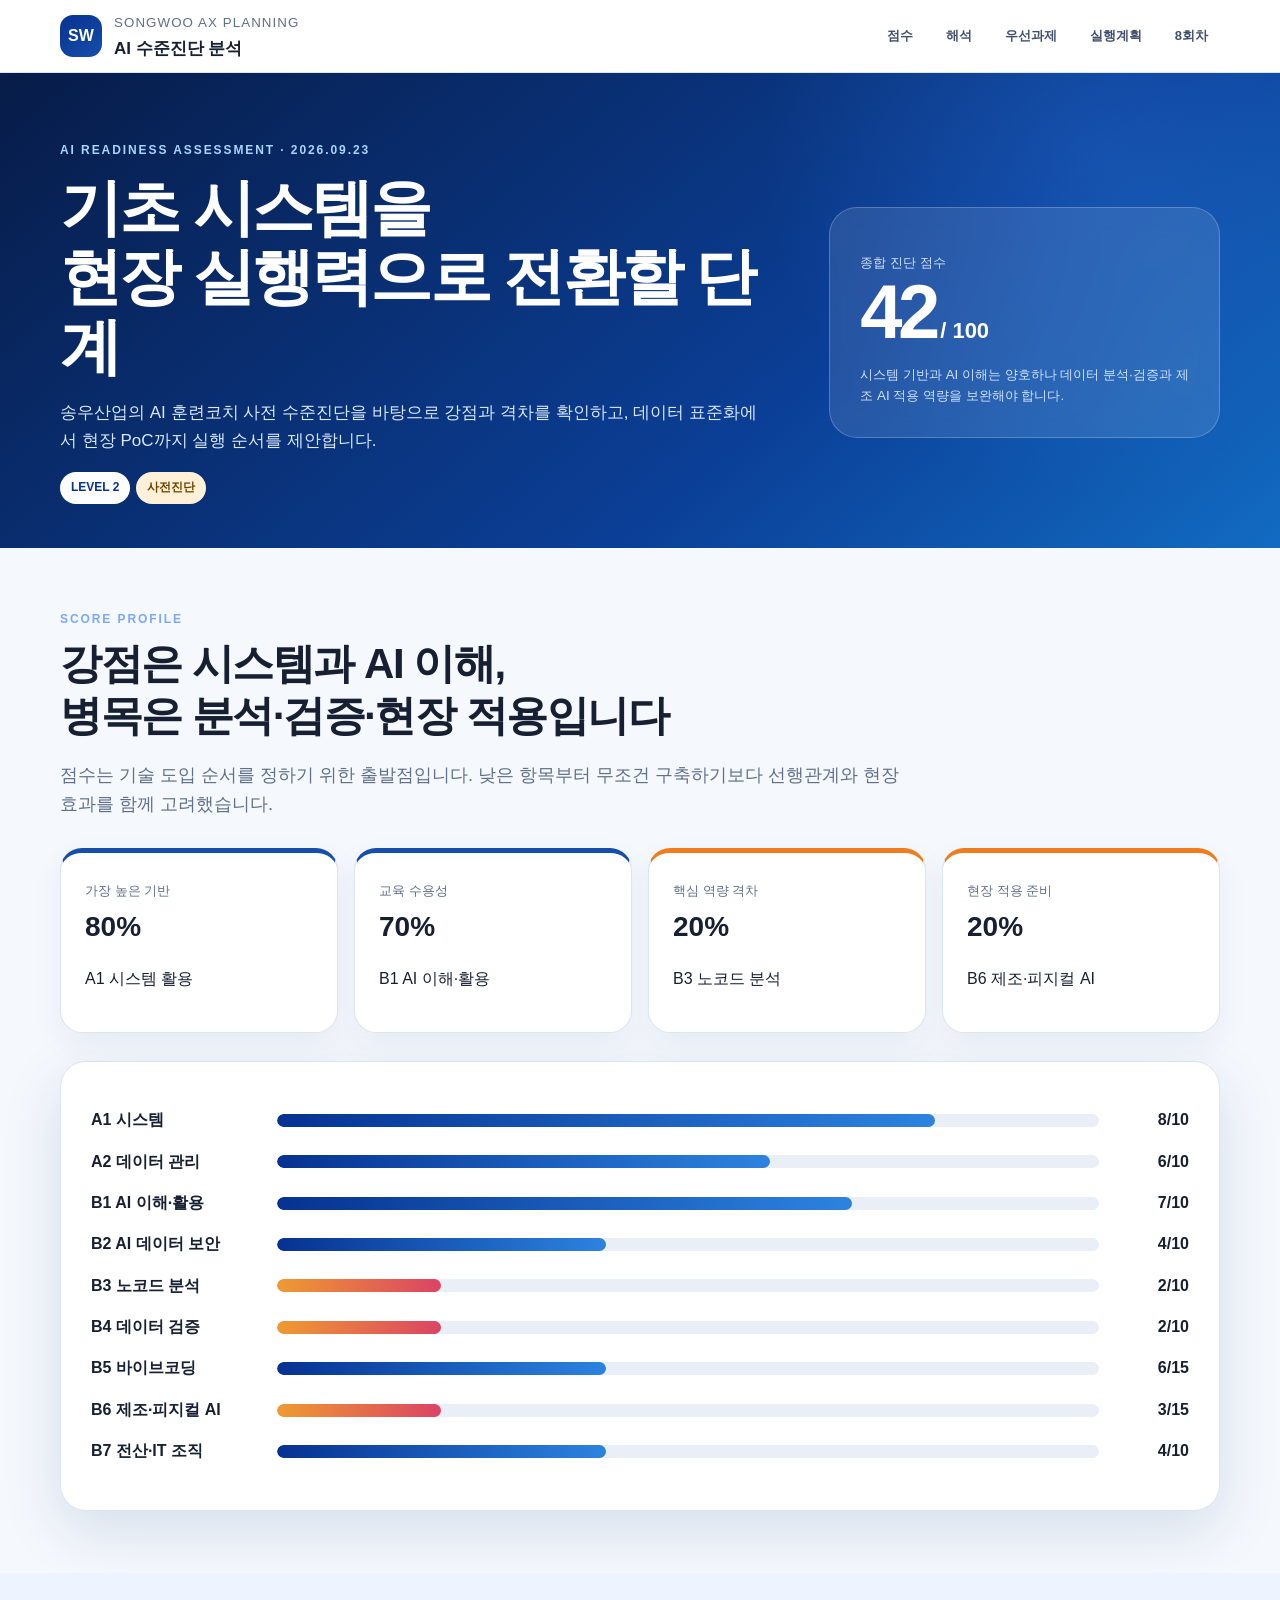
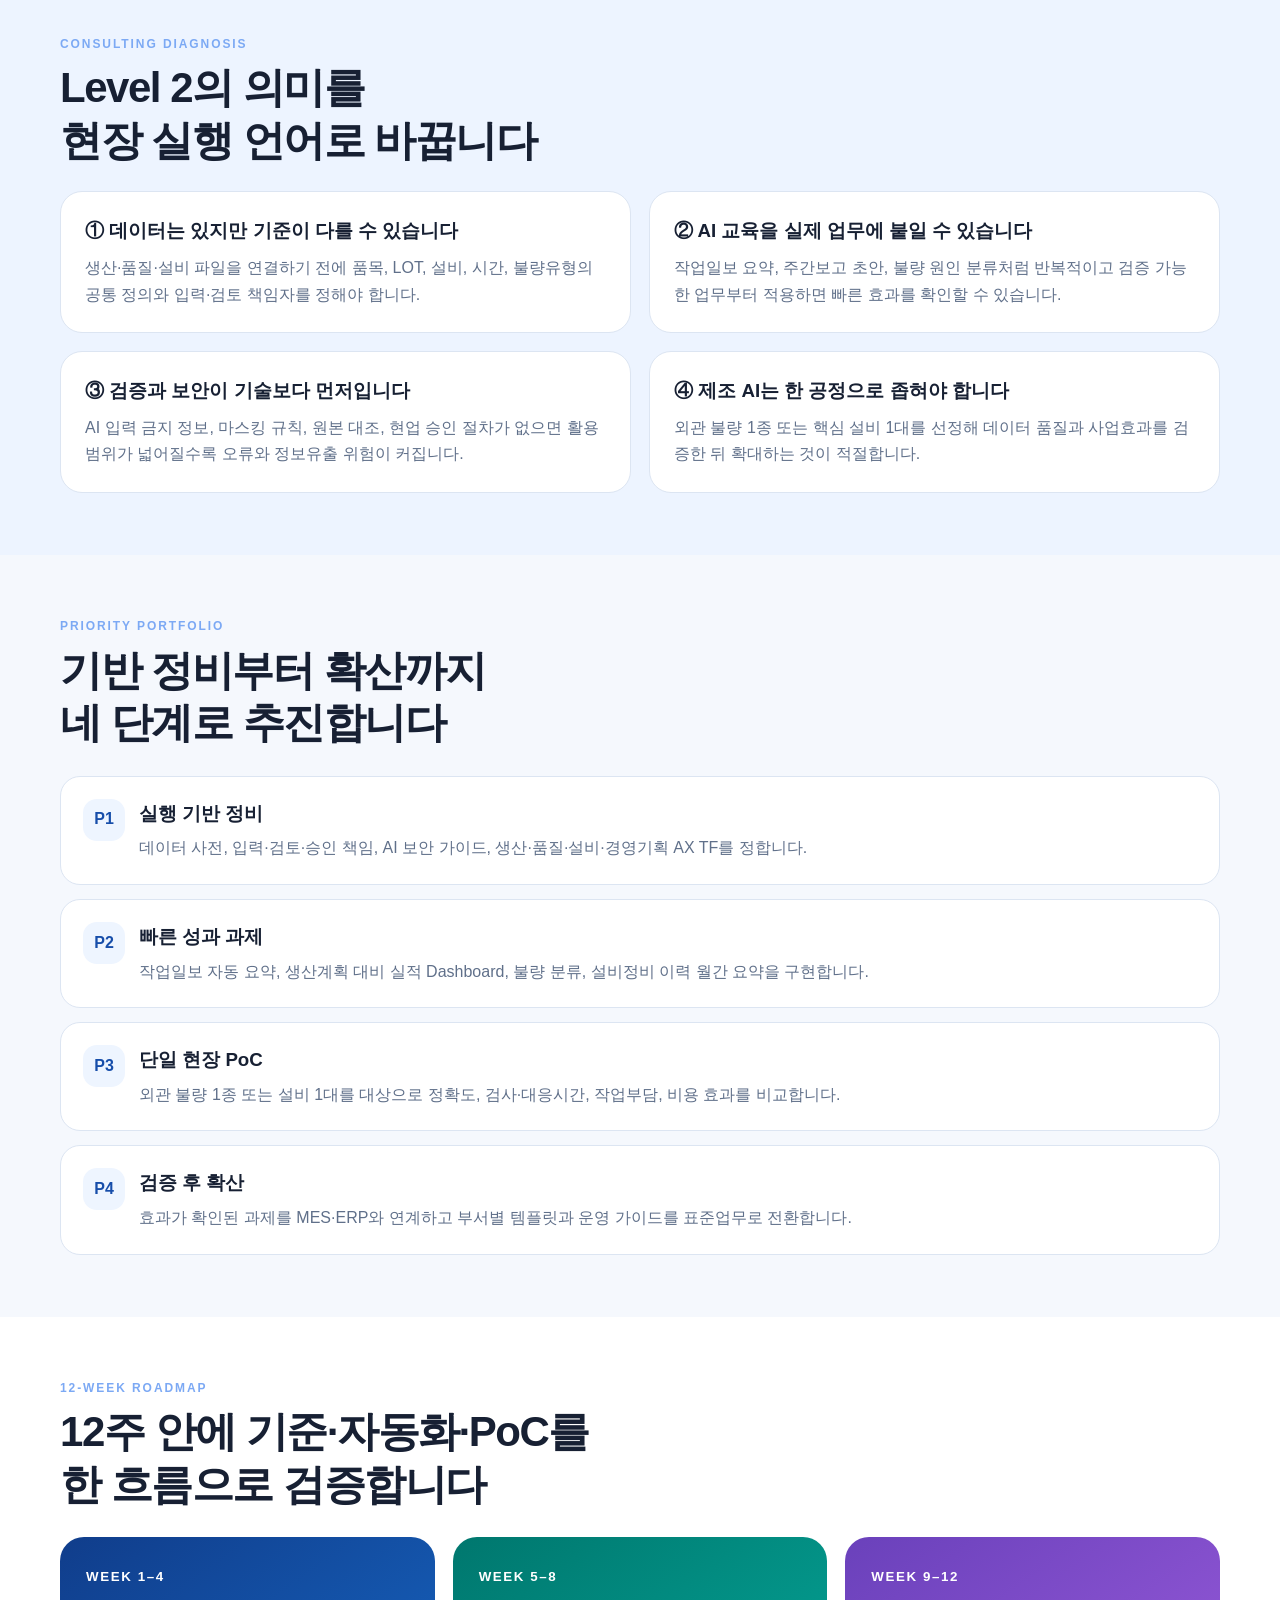
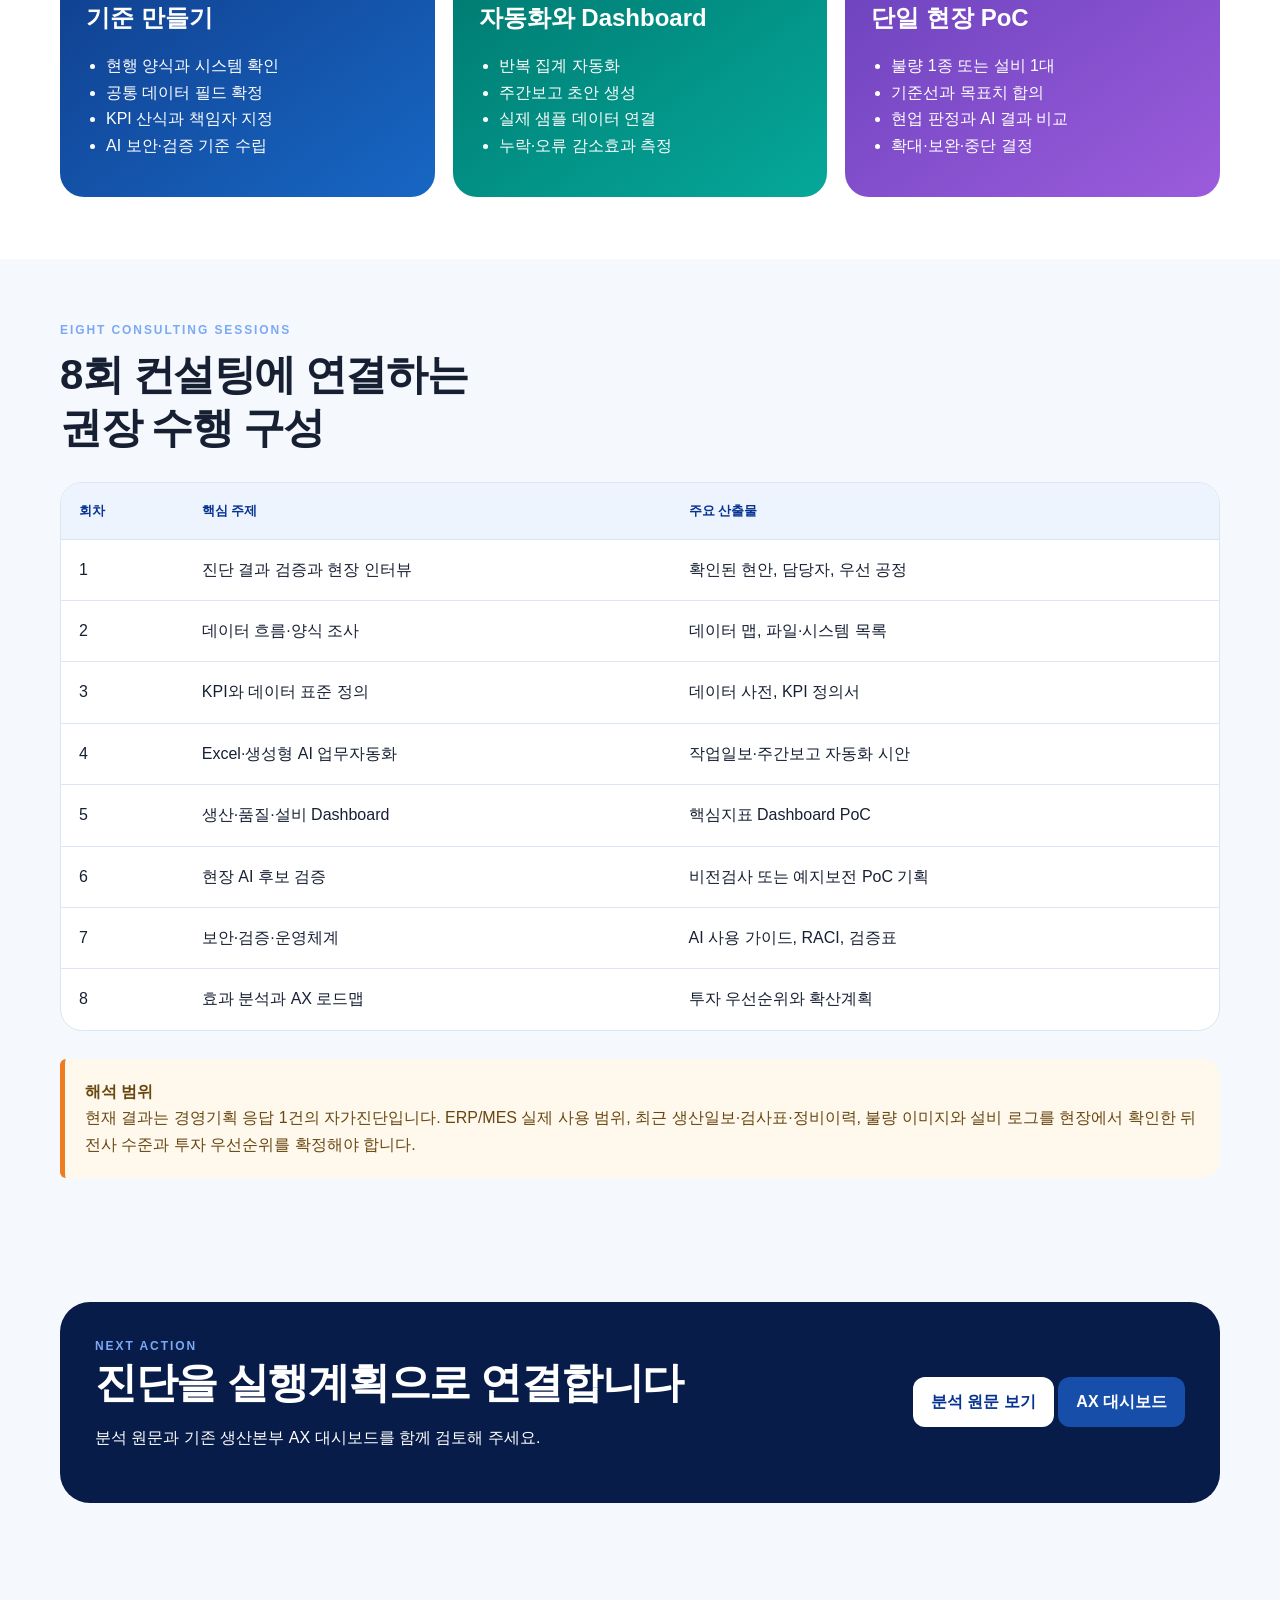
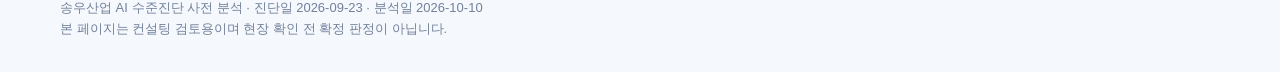
==== docs/ai-level-analysis/index.html @ 20f20cec "Add Songwoo AI readiness analysis" ====
<!doctype html>
<html lang="ko">
<head>
  <meta charset="utf-8">
  <meta name="viewport" content="width=device-width,initial-scale=1">
  <meta name="description" content="송우산업 AI 훈련코치 사전 수준진단 결과와 실행 로드맵">
  <title>송우산업 | AI 수준진단 분석</title>
  <style>
    :root{--blue:#174eaa;--deep:#063291;--red:#db0025;--sky:#eef5ff;--ink:#172033;--muted:#60708a;--line:#dce5f2;--teal:#00897b;--orange:#ee7d20;--purple:#7457d5;--shadow:0 20px 60px rgba(18,53,111,.13)}
    *{box-sizing:border-box}html{scroll-behavior:smooth}body{margin:0;font-family:Pretendard,"Noto Sans KR","Malgun Gothic",sans-serif;color:var(--ink);background:#f5f8fd;line-height:1.65}a{color:inherit}.wrap{width:min(1160px,calc(100% - 36px));margin:auto}.top{background:#fff;border-bottom:1px solid var(--line);position:sticky;top:0;z-index:5}.nav{min-height:72px;display:flex;align-items:center;justify-content:space-between;gap:24px}.brand{display:flex;align-items:center;gap:12px;text-decoration:none}.mark{width:42px;height:42px;border-radius:13px;background:linear-gradient(145deg,var(--deep),var(--blue));color:#fff;font-weight:900;display:grid;place-items:center}.brand strong{display:block;font-size:17px}.brand small{color:var(--muted);letter-spacing:.08em}.navlinks{display:flex;gap:9px;flex-wrap:wrap}.navlinks a{padding:8px 12px;border-radius:999px;text-decoration:none;font-size:13px;font-weight:800;color:#40506c}.navlinks a:hover{background:var(--sky);color:var(--blue)}
    .hero{padding:68px 0 44px;background:radial-gradient(circle at 86% 18%,rgba(58,145,255,.22),transparent 29%),linear-gradient(140deg,#071c48,#0b3f97 64%,#126bc2);color:#fff}.hero-grid{display:grid;grid-template-columns:1.4fr .75fr;gap:40px;align-items:center}.eyebrow{font-size:12px;font-weight:900;letter-spacing:.16em;text-transform:uppercase;color:#7ca9f4}.hero .eyebrow{color:#a9d5ff}.hero h1{font-size:clamp(34px,5vw,62px);line-height:1.12;margin:12px 0 18px;letter-spacing:-.045em}.hero p{color:#d9e8ff;font-size:17px;max-width:700px}.score{background:rgba(255,255,255,.11);border:1px solid rgba(255,255,255,.22);border-radius:28px;padding:30px;backdrop-filter:blur(12px)}.score b{font-size:76px;line-height:1;letter-spacing:-.06em}.score span{font-size:22px;font-weight:900}.score small{display:block;margin-top:14px;color:#cfe3ff}.pill{display:inline-flex;padding:6px 11px;border-radius:999px;background:#fff;color:var(--deep);font-size:12px;font-weight:900;margin-right:6px}.warning{background:#fff1d7;color:#704200}.section{padding:62px 0}.section h2{font-size:clamp(27px,4vw,42px);line-height:1.25;margin:8px 0 12px;letter-spacing:-.035em}.lead{font-size:18px;color:var(--muted);max-width:850px}.cards{display:grid;grid-template-columns:repeat(4,1fr);gap:16px;margin-top:28px}.card{background:#fff;border:1px solid var(--line);border-radius:22px;padding:24px;box-shadow:0 12px 32px rgba(25,57,108,.06)}.card strong{font-size:28px;display:block}.card small{color:var(--muted)}.strong{border-top:5px solid var(--blue)}.gap{border-top:5px solid var(--orange)}.panel{background:#fff;border:1px solid var(--line);border-radius:26px;padding:30px;box-shadow:var(--shadow);margin-top:28px}.barrow{display:grid;grid-template-columns:170px 1fr 74px;gap:16px;align-items:center;margin:15px 0}.barrow label{font-weight:800}.track{height:13px;border-radius:999px;background:#e9eef7;overflow:hidden}.fill{height:100%;width:var(--v);background:linear-gradient(90deg,var(--deep),#2c83df);border-radius:999px}.low .fill{background:linear-gradient(90deg,#ef9a32,#db4364)}.barrow b{text-align:right}.insight{display:grid;grid-template-columns:1fr 1fr;gap:18px;margin-top:24px}.insight article{border-radius:22px;padding:24px;background:#fff;border:1px solid var(--line)}.insight h3{margin:0 0 8px}.insight p{color:var(--muted);margin:0}.priority{counter-reset:p;display:grid;gap:14px;margin-top:26px}.priority article{counter-increment:p;background:#fff;border:1px solid var(--line);border-radius:20px;padding:22px 22px 22px 78px;position:relative}.priority article:before{content:"P" counter(p);position:absolute;left:22px;top:22px;width:42px;height:42px;border-radius:14px;background:var(--sky);color:var(--blue);font-weight:900;display:grid;place-items:center}.priority h3{margin:0}.priority p{margin:6px 0 0;color:var(--muted)}.road{display:grid;grid-template-columns:repeat(3,1fr);gap:18px;margin-top:26px}.phase{border-radius:24px;padding:26px;color:#fff;min-height:260px}.phase:nth-child(1){background:linear-gradient(145deg,#103d8b,#1767c4)}.phase:nth-child(2){background:linear-gradient(145deg,#00776e,#05a89a)}.phase:nth-child(3){background:linear-gradient(145deg,#6a41bb,#9b5cdc)}.phase small{font-weight:900;letter-spacing:.12em}.phase h3{font-size:24px;margin:8px 0}.phase ul{padding-left:20px;margin-bottom:0}.tablebox{overflow:auto;margin-top:28px;border-radius:22px;border:1px solid var(--line);background:#fff}table{width:100%;border-collapse:collapse;min-width:760px}th,td{text-align:left;padding:17px 18px;border-bottom:1px solid var(--line);vertical-align:top}th{background:#eef4fd;color:var(--deep);font-size:13px}tr:last-child td{border:0}.note{margin-top:28px;border-left:5px solid var(--orange);background:#fff8ec;border-radius:6px 18px 18px 6px;padding:20px;color:#684711}.cta{background:#071c48;color:#fff;border-radius:30px;padding:35px;display:flex;justify-content:space-between;gap:25px;align-items:center}.cta h2{margin:0}.button{display:inline-flex;padding:12px 18px;border-radius:12px;background:#fff;color:var(--deep);font-weight:900;text-decoration:none;white-space:nowrap}.button.blue{background:var(--blue);color:#fff}.foot{padding:32px 0;color:#72819a;font-size:13px}.onlyprint{display:none}
    @media(max-width:850px){.hero-grid,.insight{grid-template-columns:1fr}.cards{grid-template-columns:1fr 1fr}.road{grid-template-columns:1fr}.navlinks{display:none}.score{max-width:420px}.barrow{grid-template-columns:120px 1fr 52px}.cta{align-items:flex-start;flex-direction:column}}
    @media(max-width:520px){.cards{grid-template-columns:1fr}.hero{padding-top:42px}.score b{font-size:62px}.panel{padding:20px}.barrow{grid-template-columns:1fr 52px}.barrow .track{grid-column:1/3;grid-row:2}.priority article{padding-left:70px}}
    @media print{.top,.cta{display:none}.hero{background:#fff;color:#172033;padding:20px 0}.hero p,.hero .eyebrow{color:#60708a}.score{border:1px solid #ccd5e3}.section{padding:25px 0}.card,.panel,.insight article{box-shadow:none}.phase{color:#172033;border:1px solid #ccd5e3;background:#fff!important}.onlyprint{display:block}}
  </style>
</head>
<body>
  <header class="top"><div class="wrap nav"><a class="brand" href="../../site/"><span class="mark">SW</span><span><small>SONGWOO AX PLANNING</small><strong>AI 수준진단 분석</strong></span></a><nav class="navlinks"><a href="#profile">점수</a><a href="#diagnosis">해석</a><a href="#priority">우선과제</a><a href="#roadmap">실행계획</a><a href="#sessions">8회차</a></nav></div></header>
  <main>
    <section class="hero"><div class="wrap hero-grid"><div><div class="eyebrow">AI readiness assessment · 2026.09.23</div><h1>기초 시스템을<br>현장 실행력으로 전환할 단계</h1><p>송우산업의 AI 훈련코치 사전 수준진단을 바탕으로 강점과 격차를 확인하고, 데이터 표준화에서 현장 PoC까지 실행 순서를 제안합니다.</p><span class="pill">LEVEL 2</span><span class="pill warning">사전진단</span></div><div class="score"><small>종합 진단 점수</small><b>42</b> <span>/ 100</span><small>시스템 기반과 AI 이해는 양호하나 데이터 분석·검증과 제조 AI 적용 역량을 보완해야 합니다.</small></div></div></section>

    <section class="section" id="profile"><div class="wrap"><div class="eyebrow">Score profile</div><h2>강점은 시스템과 AI 이해,<br>병목은 분석·검증·현장 적용입니다</h2><p class="lead">점수는 기술 도입 순서를 정하기 위한 출발점입니다. 낮은 항목부터 무조건 구축하기보다 선행관계와 현장 효과를 함께 고려했습니다.</p><div class="cards"><article class="card strong"><small>가장 높은 기반</small><strong>80%</strong><p>A1 시스템 활용</p></article><article class="card strong"><small>교육 수용성</small><strong>70%</strong><p>B1 AI 이해·활용</p></article><article class="card gap"><small>핵심 역량 격차</small><strong>20%</strong><p>B3 노코드 분석</p></article><article class="card gap"><small>현장 적용 준비</small><strong>20%</strong><p>B6 제조·피지컬 AI</p></article></div><div class="panel" aria-label="항목별 점수 막대그래프"><div class="barrow"><label>A1 시스템</label><div class="track"><div class="fill" style="--v:80%"></div></div><b>8/10</b></div><div class="barrow"><label>A2 데이터 관리</label><div class="track"><div class="fill" style="--v:60%"></div></div><b>6/10</b></div><div class="barrow"><label>B1 AI 이해·활용</label><div class="track"><div class="fill" style="--v:70%"></div></div><b>7/10</b></div><div class="barrow"><label>B2 AI 데이터 보안</label><div class="track"><div class="fill" style="--v:40%"></div></div><b>4/10</b></div><div class="barrow low"><label>B3 노코드 분석</label><div class="track"><div class="fill" style="--v:20%"></div></div><b>2/10</b></div><div class="barrow low"><label>B4 데이터 검증</label><div class="track"><div class="fill" style="--v:20%"></div></div><b>2/10</b></div><div class="barrow"><label>B5 바이브코딩</label><div class="track"><div class="fill" style="--v:40%"></div></div><b>6/15</b></div><div class="barrow low"><label>B6 제조·피지컬 AI</label><div class="track"><div class="fill" style="--v:20%"></div></div><b>3/15</b></div><div class="barrow"><label>B7 전산·IT 조직</label><div class="track"><div class="fill" style="--v:40%"></div></div><b>4/10</b></div></div></div></section>

    <section class="section" id="diagnosis" style="background:#edf4ff"><div class="wrap"><div class="eyebrow">Consulting diagnosis</div><h2>Level 2의 의미를<br>현장 실행 언어로 바꿉니다</h2><div class="insight"><article><h3>① 데이터는 있지만 기준이 다를 수 있습니다</h3><p>생산·품질·설비 파일을 연결하기 전에 품목, LOT, 설비, 시간, 불량유형의 공통 정의와 입력·검토 책임자를 정해야 합니다.</p></article><article><h3>② AI 교육을 실제 업무에 붙일 수 있습니다</h3><p>작업일보 요약, 주간보고 초안, 불량 원인 분류처럼 반복적이고 검증 가능한 업무부터 적용하면 빠른 효과를 확인할 수 있습니다.</p></article><article><h3>③ 검증과 보안이 기술보다 먼저입니다</h3><p>AI 입력 금지 정보, 마스킹 규칙, 원본 대조, 현업 승인 절차가 없으면 활용 범위가 넓어질수록 오류와 정보유출 위험이 커집니다.</p></article><article><h3>④ 제조 AI는 한 공정으로 좁혀야 합니다</h3><p>외관 불량 1종 또는 핵심 설비 1대를 선정해 데이터 품질과 사업효과를 검증한 뒤 확대하는 것이 적절합니다.</p></article></div></div></section>

    <section class="section" id="priority"><div class="wrap"><div class="eyebrow">Priority portfolio</div><h2>기반 정비부터 확산까지<br>네 단계로 추진합니다</h2><div class="priority"><article><h3>실행 기반 정비</h3><p>데이터 사전, 입력·검토·승인 책임, AI 보안 가이드, 생산·품질·설비·경영기획 AX TF를 정합니다.</p></article><article><h3>빠른 성과 과제</h3><p>작업일보 자동 요약, 생산계획 대비 실적 Dashboard, 불량 분류, 설비정비 이력 월간 요약을 구현합니다.</p></article><article><h3>단일 현장 PoC</h3><p>외관 불량 1종 또는 설비 1대를 대상으로 정확도, 검사·대응시간, 작업부담, 비용 효과를 비교합니다.</p></article><article><h3>검증 후 확산</h3><p>효과가 확인된 과제를 MES·ERP와 연계하고 부서별 템플릿과 운영 가이드를 표준업무로 전환합니다.</p></article></div></div></section>

    <section class="section" id="roadmap" style="background:#fff"><div class="wrap"><div class="eyebrow">12-week roadmap</div><h2>12주 안에 기준·자동화·PoC를<br>한 흐름으로 검증합니다</h2><div class="road"><article class="phase"><small>WEEK 1–4</small><h3>기준 만들기</h3><ul><li>현행 양식과 시스템 확인</li><li>공통 데이터 필드 확정</li><li>KPI 산식과 책임자 지정</li><li>AI 보안·검증 기준 수립</li></ul></article><article class="phase"><small>WEEK 5–8</small><h3>자동화와 Dashboard</h3><ul><li>반복 집계 자동화</li><li>주간보고 초안 생성</li><li>실제 샘플 데이터 연결</li><li>누락·오류 감소효과 측정</li></ul></article><article class="phase"><small>WEEK 9–12</small><h3>단일 현장 PoC</h3><ul><li>불량 1종 또는 설비 1대</li><li>기준선과 목표치 합의</li><li>현업 판정과 AI 결과 비교</li><li>확대·보완·중단 결정</li></ul></article></div></div></section>

    <section class="section" id="sessions"><div class="wrap"><div class="eyebrow">Eight consulting sessions</div><h2>8회 컨설팅에 연결하는<br>권장 수행 구성</h2><div class="tablebox"><table><thead><tr><th>회차</th><th>핵심 주제</th><th>주요 산출물</th></tr></thead><tbody><tr><td>1</td><td>진단 결과 검증과 현장 인터뷰</td><td>확인된 현안, 담당자, 우선 공정</td></tr><tr><td>2</td><td>데이터 흐름·양식 조사</td><td>데이터 맵, 파일·시스템 목록</td></tr><tr><td>3</td><td>KPI와 데이터 표준 정의</td><td>데이터 사전, KPI 정의서</td></tr><tr><td>4</td><td>Excel·생성형 AI 업무자동화</td><td>작업일보·주간보고 자동화 시안</td></tr><tr><td>5</td><td>생산·품질·설비 Dashboard</td><td>핵심지표 Dashboard PoC</td></tr><tr><td>6</td><td>현장 AI 후보 검증</td><td>비전검사 또는 예지보전 PoC 기획</td></tr><tr><td>7</td><td>보안·검증·운영체계</td><td>AI 사용 가이드, RACI, 검증표</td></tr><tr><td>8</td><td>효과 분석과 AX 로드맵</td><td>투자 우선순위와 확산계획</td></tr></tbody></table></div><div class="note"><strong>해석 범위</strong><br>현재 결과는 경영기획 응답 1건의 자가진단입니다. ERP/MES 실제 사용 범위, 최근 생산일보·검사표·정비이력, 불량 이미지와 설비 로그를 현장에서 확인한 뒤 전사 수준과 투자 우선순위를 확정해야 합니다.</div></div></section>

    <section class="section"><div class="wrap cta"><div><div class="eyebrow">Next action</div><h2>진단을 실행계획으로 연결합니다</h2><p>분석 원문과 기존 생산본부 AX 대시보드를 함께 검토해 주세요.</p></div><div><a class="button" href="../../proposal/%EC%86%A1%EC%9A%B0%EC%82%B0%EC%97%85_AI%EC%88%98%EC%A4%80%EC%A7%84%EB%8B%A8_%EB%B6%84%EC%84%9D.md">분석 원문 보기</a> <a class="button blue" href="../production-ax/">AX 대시보드</a></div></div></section>
  </main>
  <footer class="foot"><div class="wrap">송우산업 AI 수준진단 사전 분석 · 진단일 2026-09-23 · 분석일 2026-10-10<br>본 페이지는 컨설팅 검토용이며 현장 확인 전 확정 판정이 아닙니다.</div></footer>
</body>
</html>
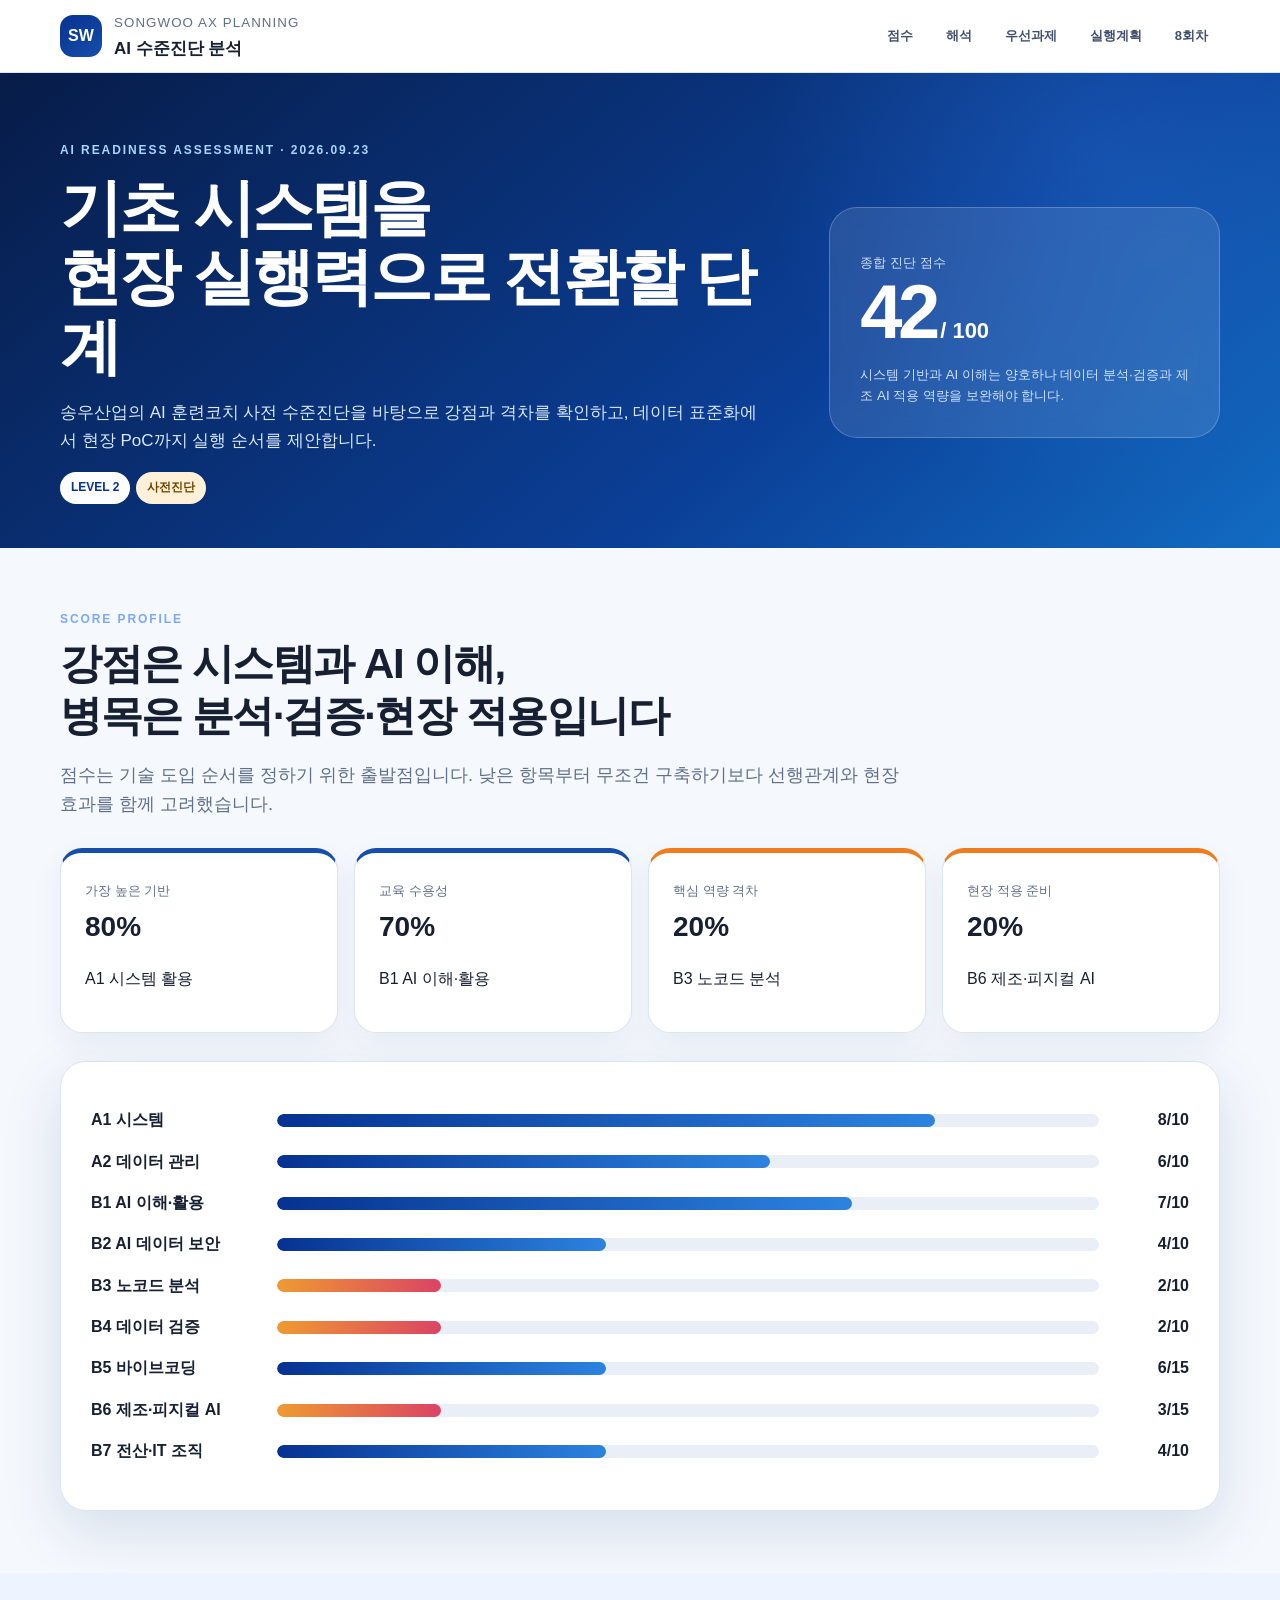
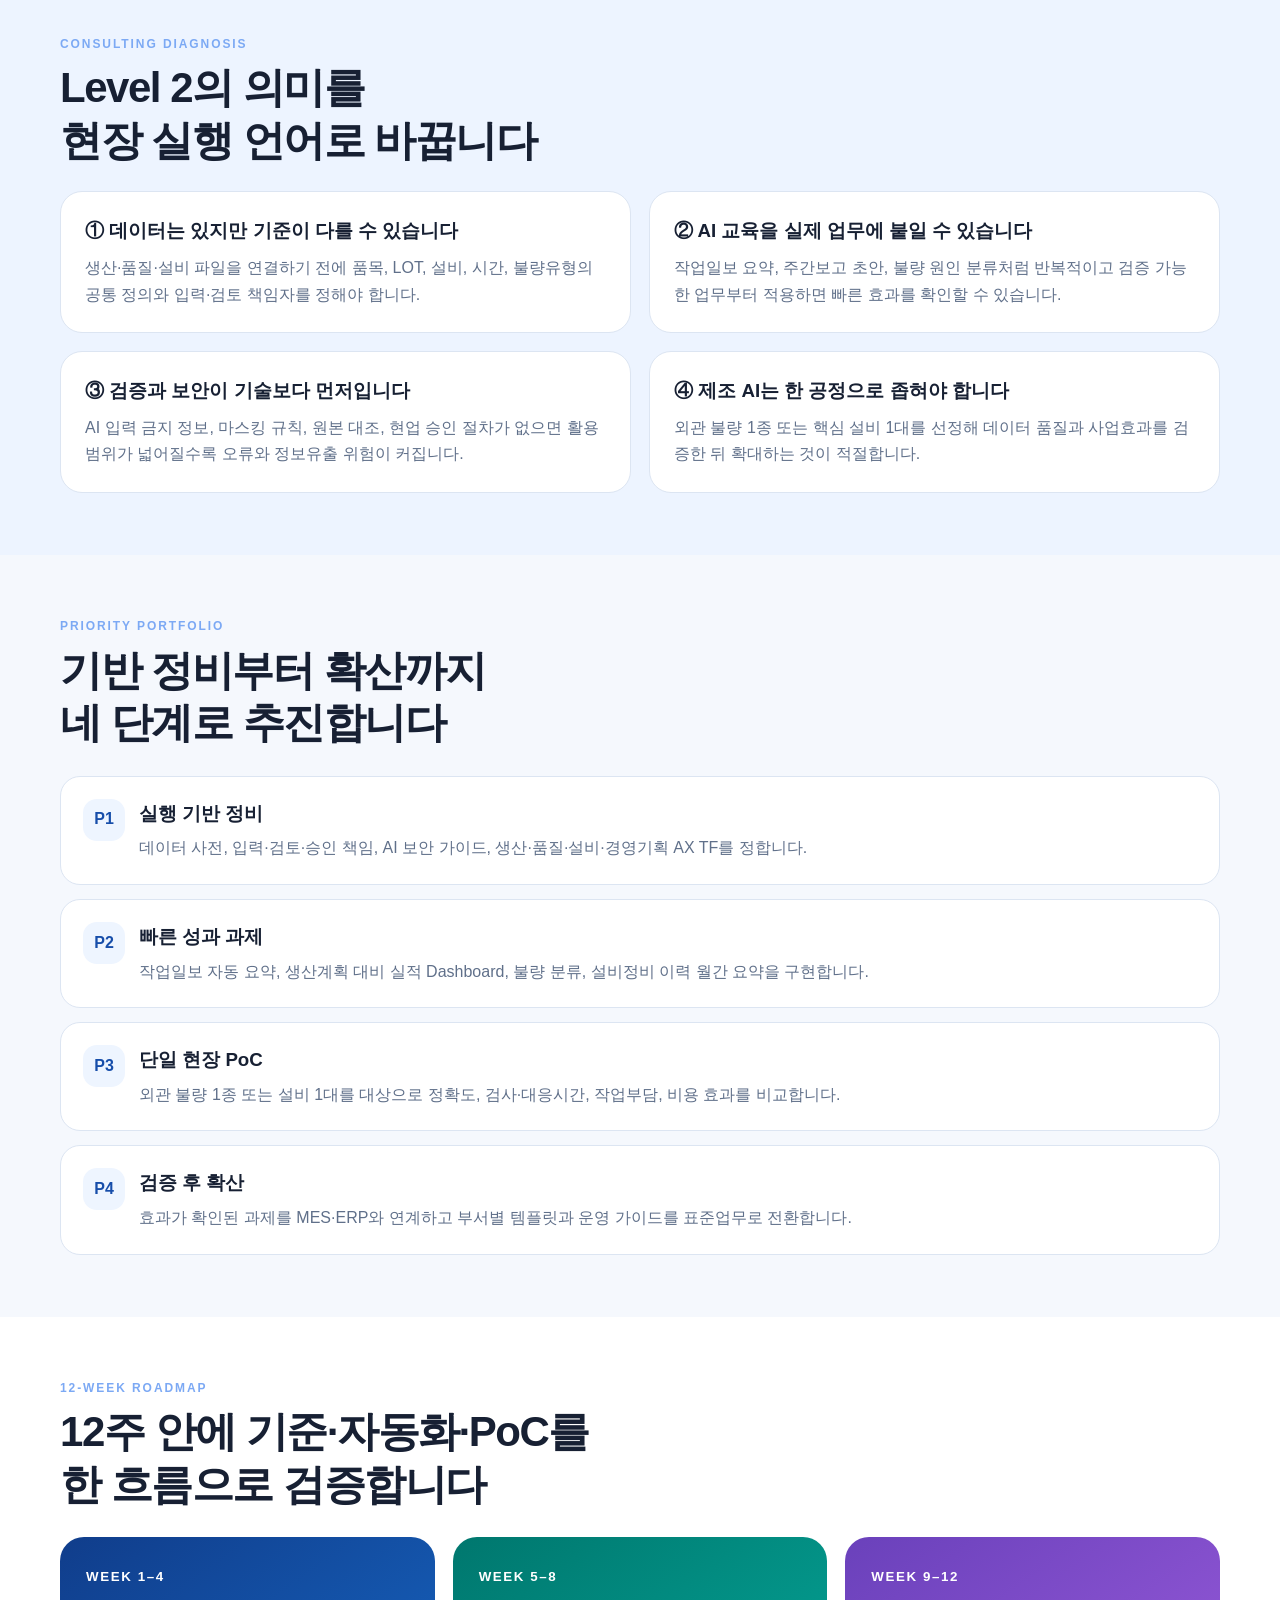
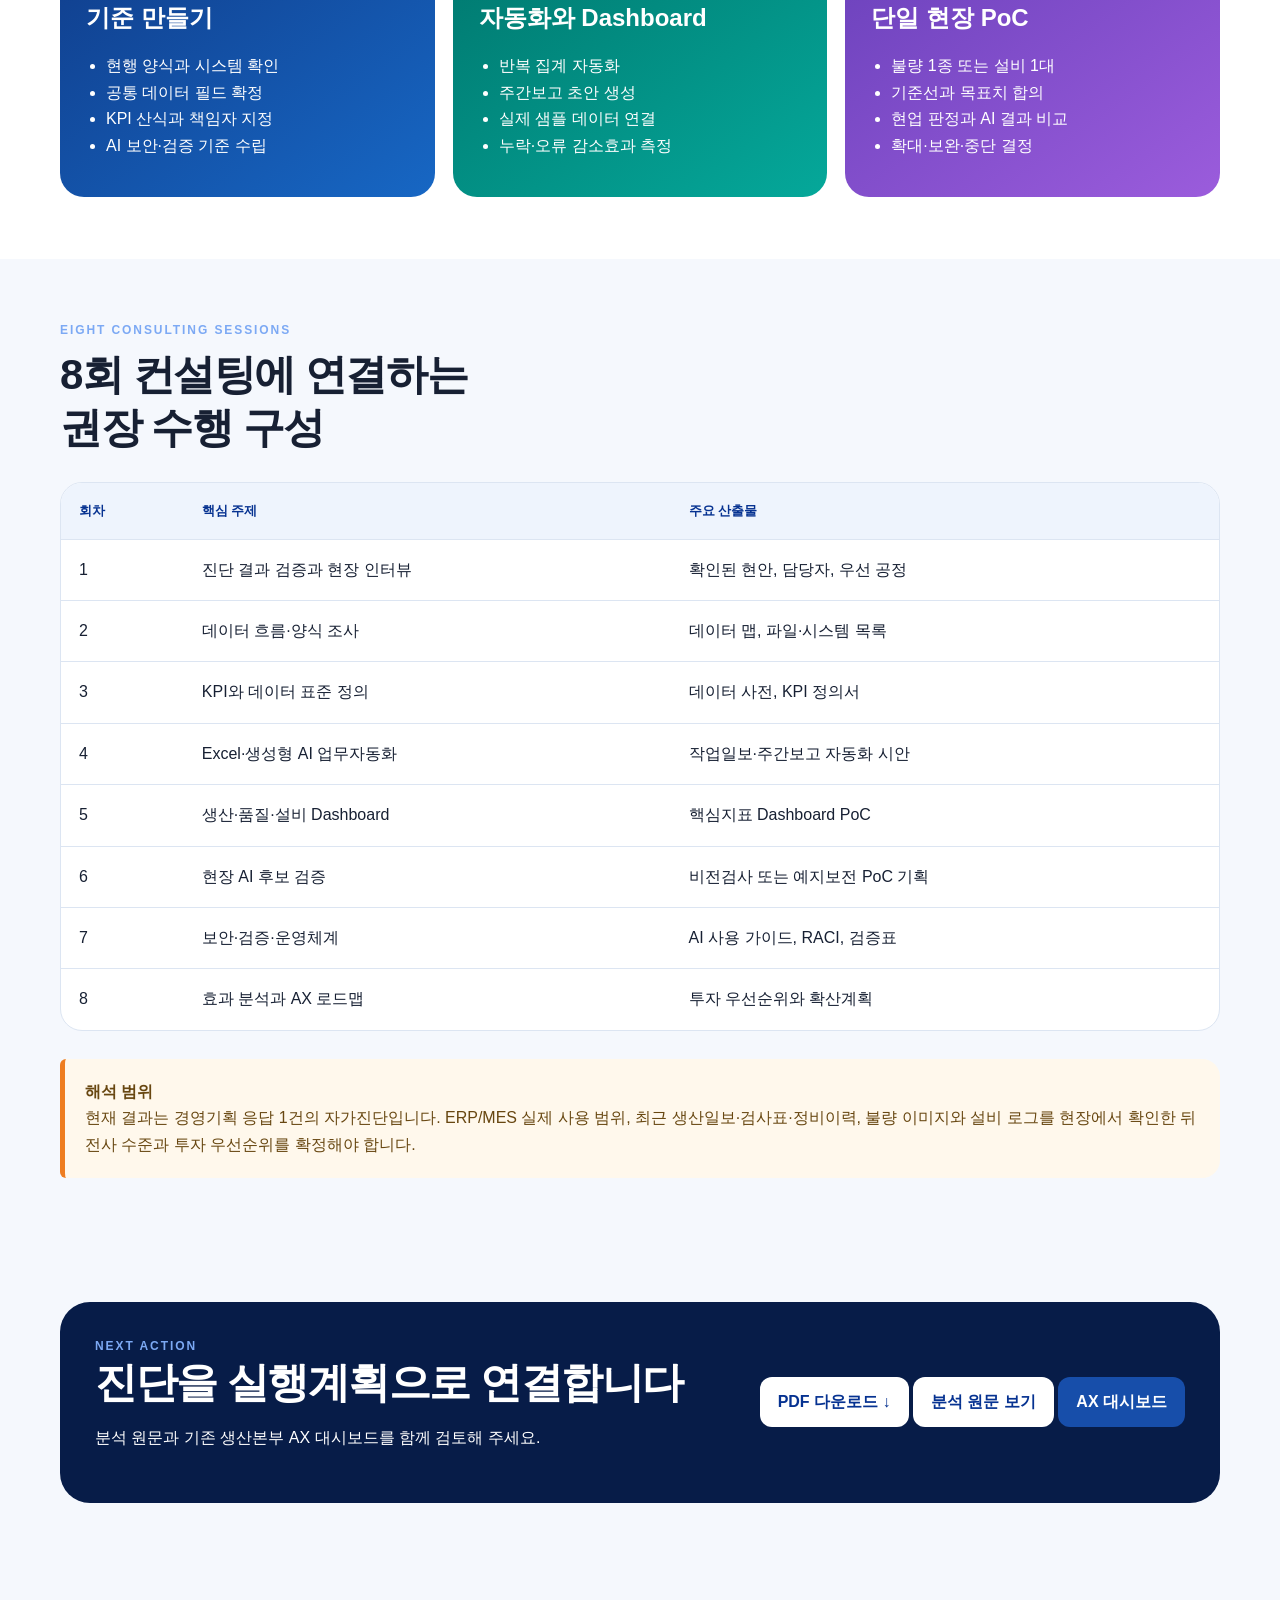
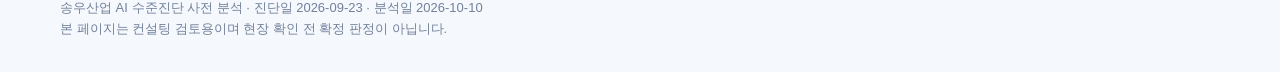
==== commit 4297eb51: "Add downloadable AI analysis PDF" ====
--- a/docs/ai-level-analysis/index.html
+++ b/docs/ai-level-analysis/index.html
@@ -11,7 +11,7 @@
     .hero{padding:68px 0 44px;background:radial-gradient(circle at 86% 18%,rgba(58,145,255,.22),transparent 29%),linear-gradient(140deg,#071c48,#0b3f97 64%,#126bc2);color:#fff}.hero-grid{display:grid;grid-template-columns:1.4fr .75fr;gap:40px;align-items:center}.eyebrow{font-size:12px;font-weight:900;letter-spacing:.16em;text-transform:uppercase;color:#7ca9f4}.hero .eyebrow{color:#a9d5ff}.hero h1{font-size:clamp(34px,5vw,62px);line-height:1.12;margin:12px 0 18px;letter-spacing:-.045em}.hero p{color:#d9e8ff;font-size:17px;max-width:700px}.score{background:rgba(255,255,255,.11);border:1px solid rgba(255,255,255,.22);border-radius:28px;padding:30px;backdrop-filter:blur(12px)}.score b{font-size:76px;line-height:1;letter-spacing:-.06em}.score span{font-size:22px;font-weight:900}.score small{display:block;margin-top:14px;color:#cfe3ff}.pill{display:inline-flex;padding:6px 11px;border-radius:999px;background:#fff;color:var(--deep);font-size:12px;font-weight:900;margin-right:6px}.warning{background:#fff1d7;color:#704200}.section{padding:62px 0}.section h2{font-size:clamp(27px,4vw,42px);line-height:1.25;margin:8px 0 12px;letter-spacing:-.035em}.lead{font-size:18px;color:var(--muted);max-width:850px}.cards{display:grid;grid-template-columns:repeat(4,1fr);gap:16px;margin-top:28px}.card{background:#fff;border:1px solid var(--line);border-radius:22px;padding:24px;box-shadow:0 12px 32px rgba(25,57,108,.06)}.card strong{font-size:28px;display:block}.card small{color:var(--muted)}.strong{border-top:5px solid var(--blue)}.gap{border-top:5px solid var(--orange)}.panel{background:#fff;border:1px solid var(--line);border-radius:26px;padding:30px;box-shadow:var(--shadow);margin-top:28px}.barrow{display:grid;grid-template-columns:170px 1fr 74px;gap:16px;align-items:center;margin:15px 0}.barrow label{font-weight:800}.track{height:13px;border-radius:999px;background:#e9eef7;overflow:hidden}.fill{height:100%;width:var(--v);background:linear-gradient(90deg,var(--deep),#2c83df);border-radius:999px}.low .fill{background:linear-gradient(90deg,#ef9a32,#db4364)}.barrow b{text-align:right}.insight{display:grid;grid-template-columns:1fr 1fr;gap:18px;margin-top:24px}.insight article{border-radius:22px;padding:24px;background:#fff;border:1px solid var(--line)}.insight h3{margin:0 0 8px}.insight p{color:var(--muted);margin:0}.priority{counter-reset:p;display:grid;gap:14px;margin-top:26px}.priority article{counter-increment:p;background:#fff;border:1px solid var(--line);border-radius:20px;padding:22px 22px 22px 78px;position:relative}.priority article:before{content:"P" counter(p);position:absolute;left:22px;top:22px;width:42px;height:42px;border-radius:14px;background:var(--sky);color:var(--blue);font-weight:900;display:grid;place-items:center}.priority h3{margin:0}.priority p{margin:6px 0 0;color:var(--muted)}.road{display:grid;grid-template-columns:repeat(3,1fr);gap:18px;margin-top:26px}.phase{border-radius:24px;padding:26px;color:#fff;min-height:260px}.phase:nth-child(1){background:linear-gradient(145deg,#103d8b,#1767c4)}.phase:nth-child(2){background:linear-gradient(145deg,#00776e,#05a89a)}.phase:nth-child(3){background:linear-gradient(145deg,#6a41bb,#9b5cdc)}.phase small{font-weight:900;letter-spacing:.12em}.phase h3{font-size:24px;margin:8px 0}.phase ul{padding-left:20px;margin-bottom:0}.tablebox{overflow:auto;margin-top:28px;border-radius:22px;border:1px solid var(--line);background:#fff}table{width:100%;border-collapse:collapse;min-width:760px}th,td{text-align:left;padding:17px 18px;border-bottom:1px solid var(--line);vertical-align:top}th{background:#eef4fd;color:var(--deep);font-size:13px}tr:last-child td{border:0}.note{margin-top:28px;border-left:5px solid var(--orange);background:#fff8ec;border-radius:6px 18px 18px 6px;padding:20px;color:#684711}.cta{background:#071c48;color:#fff;border-radius:30px;padding:35px;display:flex;justify-content:space-between;gap:25px;align-items:center}.cta h2{margin:0}.button{display:inline-flex;padding:12px 18px;border-radius:12px;background:#fff;color:var(--deep);font-weight:900;text-decoration:none;white-space:nowrap}.button.blue{background:var(--blue);color:#fff}.foot{padding:32px 0;color:#72819a;font-size:13px}.onlyprint{display:none}
     @media(max-width:850px){.hero-grid,.insight{grid-template-columns:1fr}.cards{grid-template-columns:1fr 1fr}.road{grid-template-columns:1fr}.navlinks{display:none}.score{max-width:420px}.barrow{grid-template-columns:120px 1fr 52px}.cta{align-items:flex-start;flex-direction:column}}
     @media(max-width:520px){.cards{grid-template-columns:1fr}.hero{padding-top:42px}.score b{font-size:62px}.panel{padding:20px}.barrow{grid-template-columns:1fr 52px}.barrow .track{grid-column:1/3;grid-row:2}.priority article{padding-left:70px}}
-    @media print{.top,.cta{display:none}.hero{background:#fff;color:#172033;padding:20px 0}.hero p,.hero .eyebrow{color:#60708a}.score{border:1px solid #ccd5e3}.section{padding:25px 0}.card,.panel,.insight article{box-shadow:none}.phase{color:#172033;border:1px solid #ccd5e3;background:#fff!important}.onlyprint{display:block}}
+    @media print{.top,.cta{display:none}.hero{background:#fff;color:#172033;padding:20px 0}.hero p,.hero .eyebrow{color:#60708a}.score{border:1px solid #ccd5e3}.section{padding:25px 0}.card,.panel,.insight article{box-shadow:none}.phase{color:#172033;border:1px solid #ccd5e3;background:#fff!important}.card,.insight article,.phase,.priority article,.barrow{break-inside:avoid}.tablebox{overflow:visible}table{min-width:0;font-size:10px}.onlyprint{display:block}}
   </style>
 </head>
 <body>
@@ -29,7 +29,7 @@
 
     <section class="section" id="sessions"><div class="wrap"><div class="eyebrow">Eight consulting sessions</div><h2>8회 컨설팅에 연결하는<br>권장 수행 구성</h2><div class="tablebox"><table><thead><tr><th>회차</th><th>핵심 주제</th><th>주요 산출물</th></tr></thead><tbody><tr><td>1</td><td>진단 결과 검증과 현장 인터뷰</td><td>확인된 현안, 담당자, 우선 공정</td></tr><tr><td>2</td><td>데이터 흐름·양식 조사</td><td>데이터 맵, 파일·시스템 목록</td></tr><tr><td>3</td><td>KPI와 데이터 표준 정의</td><td>데이터 사전, KPI 정의서</td></tr><tr><td>4</td><td>Excel·생성형 AI 업무자동화</td><td>작업일보·주간보고 자동화 시안</td></tr><tr><td>5</td><td>생산·품질·설비 Dashboard</td><td>핵심지표 Dashboard PoC</td></tr><tr><td>6</td><td>현장 AI 후보 검증</td><td>비전검사 또는 예지보전 PoC 기획</td></tr><tr><td>7</td><td>보안·검증·운영체계</td><td>AI 사용 가이드, RACI, 검증표</td></tr><tr><td>8</td><td>효과 분석과 AX 로드맵</td><td>투자 우선순위와 확산계획</td></tr></tbody></table></div><div class="note"><strong>해석 범위</strong><br>현재 결과는 경영기획 응답 1건의 자가진단입니다. ERP/MES 실제 사용 범위, 최근 생산일보·검사표·정비이력, 불량 이미지와 설비 로그를 현장에서 확인한 뒤 전사 수준과 투자 우선순위를 확정해야 합니다.</div></div></section>
 
-    <section class="section"><div class="wrap cta"><div><div class="eyebrow">Next action</div><h2>진단을 실행계획으로 연결합니다</h2><p>분석 원문과 기존 생산본부 AX 대시보드를 함께 검토해 주세요.</p></div><div><a class="button" href="../../proposal/%EC%86%A1%EC%9A%B0%EC%82%B0%EC%97%85_AI%EC%88%98%EC%A4%80%EC%A7%84%EB%8B%A8_%EB%B6%84%EC%84%9D.md">분석 원문 보기</a> <a class="button blue" href="../production-ax/">AX 대시보드</a></div></div></section>
+    <section class="section"><div class="wrap cta"><div><div class="eyebrow">Next action</div><h2>진단을 실행계획으로 연결합니다</h2><p>분석 원문과 기존 생산본부 AX 대시보드를 함께 검토해 주세요.</p></div><div><a class="button" href="../downloads/songwoo-ai-level-analysis.pdf" download>PDF 다운로드 ↓</a> <a class="button" href="../../proposal/%EC%86%A1%EC%9A%B0%EC%82%B0%EC%97%85_AI%EC%88%98%EC%A4%80%EC%A7%84%EB%8B%A8_%EB%B6%84%EC%84%9D.md">분석 원문 보기</a> <a class="button blue" href="../production-ax/">AX 대시보드</a></div></div></section>
   </main>
   <footer class="foot"><div class="wrap">송우산업 AI 수준진단 사전 분석 · 진단일 2026-09-23 · 분석일 2026-10-10<br>본 페이지는 컨설팅 검토용이며 현장 확인 전 확정 판정이 아닙니다.</div></footer>
 </body>
